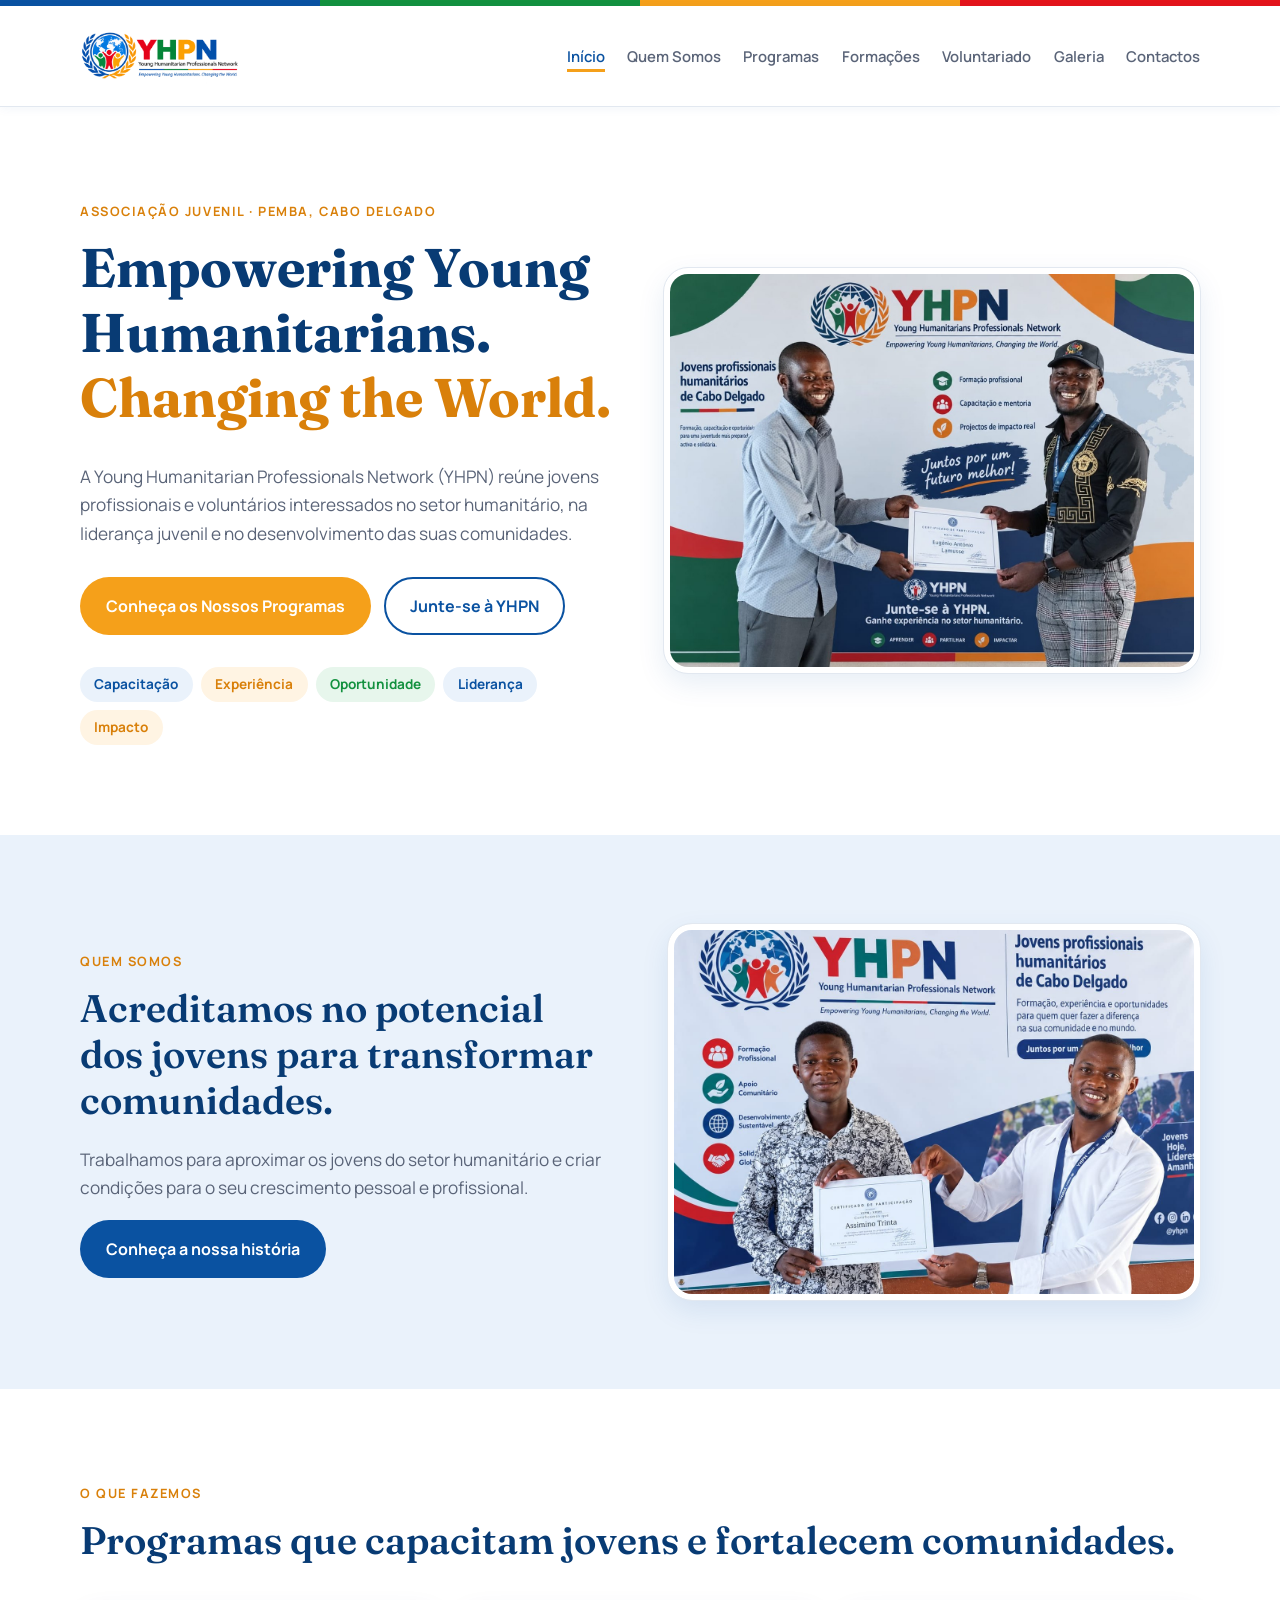
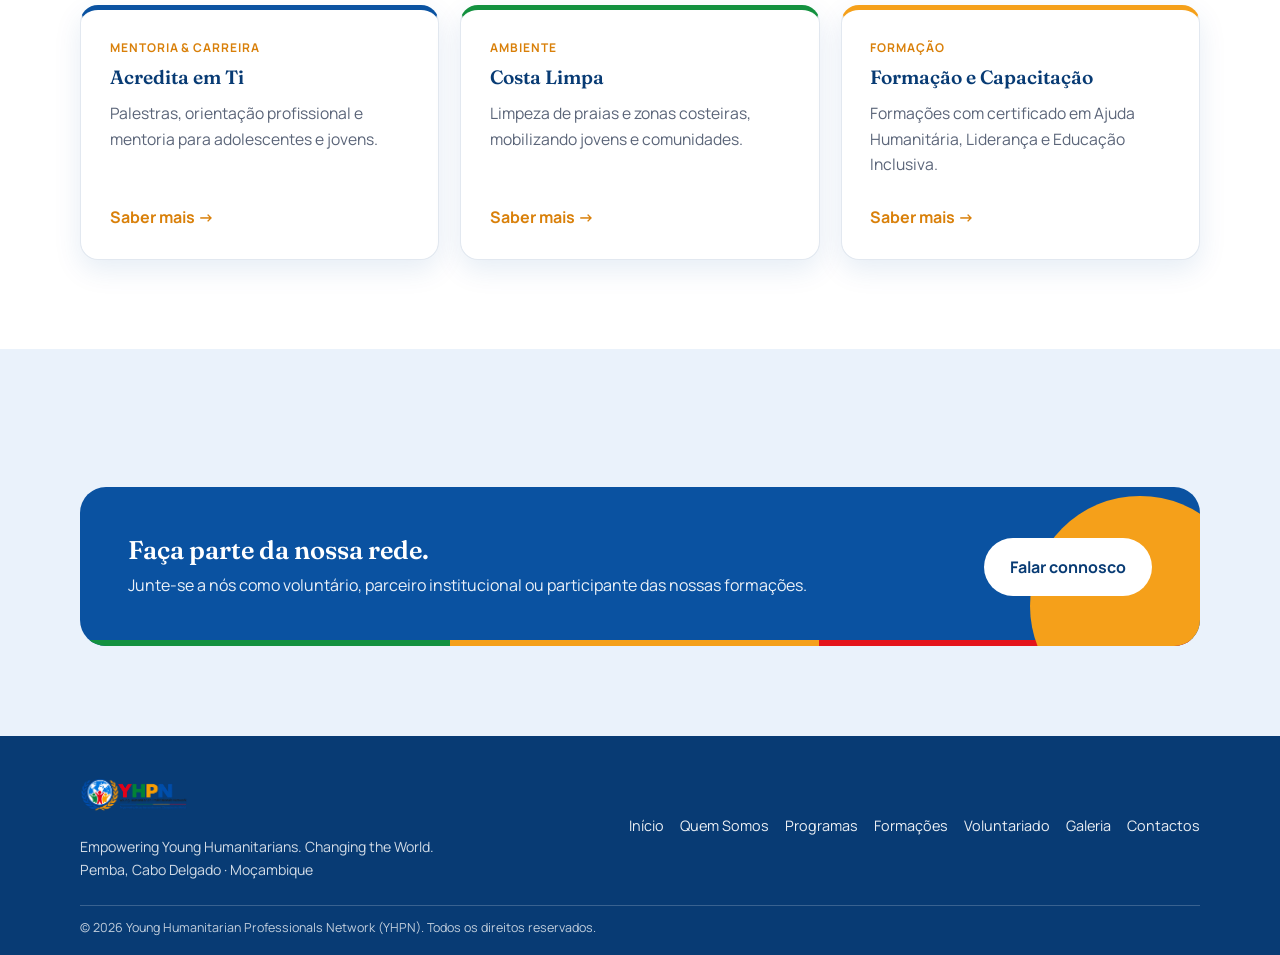
==== index.html @ ba1560d5 "Deploy inicial da pagina" ====
<!DOCTYPE html>
<html lang="pt-PT">
<head>
<meta charset="UTF-8">
<meta name="viewport" content="width=device-width, initial-scale=1.0, viewport-fit=cover">
<title>YHPN — Young Humanitarian Professionals Network | Pemba, Moçambique</title>
<meta name="description" content="Associação juvenil em Pemba, Cabo Delgado, que capacita jovens para o setor humanitário através de formação, voluntariado, mentoria e liderança.">
<link rel="preconnect" href="https://fonts.googleapis.com">
<link rel="preconnect" href="https://fonts.gstatic.com" crossorigin>
<link href="https://fonts.googleapis.com/css2?family=Fraunces:opsz,wght@9..144,600;9..144,700&family=Manrope:wght@400;500;600;700&display=swap" rel="stylesheet">
<link rel="stylesheet" href="css/styles.css">
</head>
<body>
<div class="stripe" aria-hidden="true"><span></span><span></span><span></span><span></span></div>
<header>
  <div class="container nav">
    <a href="index.html" class="brand" aria-label="YHPN — início"><img src="img/logo-yhpn.png" alt="YHPN — Young Humanitarian Professionals Network"></a>
    <button class="menu-toggle" aria-expanded="false" aria-controls="menu">Menu</button>
    <ul class="menu" id="menu">
      <li><a href="index.html" aria-current="page">Início</a></li>
      <li><a href="sobre.html">Quem Somos</a></li>
      <li><a href="programas.html">Programas</a></li>
      <li><a href="formacoes.html">Formações</a></li>
      <li><a href="voluntariado.html">Voluntariado</a></li>
      <li><a href="galeria.html">Galeria</a></li>
      <li><a href="contactos.html">Contactos</a></li>
    </ul>
  </div>
</header>
<main>

<section class="hero">
  <div class="container hero-grid">
    <div class="reveal">
      <span class="eyebrow">Associação Juvenil · Pemba, Cabo Delgado</span>
      <h1>Empowering Young Humanitarians. <span>Changing the World.</span></h1>
      <p class="lead">A Young Humanitarian Professionals Network (YHPN) reúne jovens profissionais e voluntários interessados no setor humanitário, na liderança juvenil e no desenvolvimento das suas comunidades.</p>
      <div class="hero-actions">
        <a href="programas.html" class="btn btn-orange">Conheça os Nossos Programas</a>
        <a href="voluntariado.html" class="btn btn-outline">Junte-se à YHPN</a>
      </div>
      <div class="pillars">
        <span class="pill">Capacitação</span>
        <span class="pill">Experiência</span>
        <span class="pill">Oportunidade</span>
        <span class="pill">Liderança</span>
        <span class="pill">Impacto</span>
      </div>
    </div>
    <div class="photo-frame reveal">
      <img src="img/banner-inicial.jpg" alt="Jovens profissionais humanitários de Cabo Delgado com o banner oficial da YHPN">
    </div>
  </div>
</section>

<section class="alt">
  <div class="container">
    <div class="split">
      <div class="reveal">
        <span class="eyebrow">Quem Somos</span>
        <h2>Acreditamos no potencial dos jovens para transformar comunidades.</h2>
        <p class="lead">Trabalhamos para aproximar os jovens do setor humanitário e criar condições para o seu crescimento pessoal e profissional.</p>
        <a href="sobre.html" class="btn btn-blue">Conheça a nossa história</a>
      </div>
      <div class="photo-frame reveal">
        <img src="img/acreditamos-banner.jpg" alt="Jovens da YHPN com o banner Jovens Hoje, Líderes Amanhã">
      </div>
    </div>
  </div>
</section>

<section>
  <div class="container">
    <span class="eyebrow reveal">O Que Fazemos</span>
    <h2 class="reveal">Programas que capacitam jovens e fortalecem comunidades.</h2>
    <div class="grid grid-3">
      <a href="programas.html#acredita" class="card blue-top reveal">
        <span class="tag">Mentoria &amp; Carreira</span>
        <h3 style="margin-top:.5rem">Acredita em Ti</h3>
        <p>Palestras, orientação profissional e mentoria para adolescentes e jovens.</p>
        <span class="more">Saber mais →</span>
      </a>
      <a href="programas.html#costa-limpa" class="card green-top reveal">
        <span class="tag">Ambiente</span>
        <h3 style="margin-top:.5rem">Costa Limpa</h3>
        <p>Limpeza de praias e zonas costeiras, mobilizando jovens e comunidades.</p>
        <span class="more">Saber mais →</span>
      </a>
      <a href="programas.html#formacao-online" class="card orange-top reveal">
        <span class="tag">Formação</span>
        <h3 style="margin-top:.5rem">Formação e Capacitação</h3>
        <p>Formações com certificado em Ajuda Humanitária, Liderança e Educação Inclusiva.</p>
        <span class="more">Saber mais →</span>
      </a>
    </div>
  </div>
</section>

<section class="alt">
  <div class="container">
    <div class="cta-band reveal">
      <div>
        <h3>Faça parte da nossa rede.</h3>
        <p>Junte-se a nós como voluntário, parceiro institucional ou participante das nossas formações.</p>
      </div>
      <a href="contactos.html" class="btn btn-white">Falar connosco</a>
    </div>
  </div>
</section>
</main>
<footer>
  <div class="container foot">
    <div>
      <span class="flogo"><img src="img/logo-yhpn.png" alt="YHPN"></span>
      <p>Empowering Young Humanitarians. Changing the World.<br>Pemba, Cabo Delgado · Moçambique</p>
    </div>
    <nav aria-label="Rodapé">
      <ul>
        <li><a href="index.html">Início</a></li>
        <li><a href="sobre.html">Quem Somos</a></li>
        <li><a href="programas.html">Programas</a></li>
        <li><a href="formacoes.html">Formações</a></li>
        <li><a href="voluntariado.html">Voluntariado</a></li>
        <li><a href="galeria.html">Galeria</a></li>
        <li><a href="contactos.html">Contactos</a></li>
      </ul>
    </nav>
    <div class="container copy" style="width:100%">© 2026 Young Humanitarian Professionals Network (YHPN). Todos os direitos reservados.</div>
  </div>
</footer>
<script src="js/main.js"></script>
</body>
</html>
---- css/styles.css ----
/* YHPN — paleta extraída do logótipo oficial: azul, laranja, vermelho e verde sobre branco */
:root {
  --white: #ffffff;
  --blue: #0a52a1;
  --blue-dark: #083b74;
  --blue-soft: #eaf2fb;
  --orange: #f5a01a;
  --orange-dark: #d9800a;
  --orange-soft: #fff4e3;
  --red: #e4141b;
  --green: #13913f;
  --text: #1b2433;
  --muted: #5a6478;
  --line: #e2e8f0;
  --shadow: 0 10px 28px rgba(10, 82, 161, .10);
  --radius: 18px;
}

*, *::before, *::after { box-sizing: border-box; }
html { scroll-behavior: smooth; scroll-padding-top: 90px; }
body {
  margin: 0;
  font-family: "Manrope", system-ui, -apple-system, "Segoe UI", Roboto, sans-serif;
  background: var(--white);
  color: var(--text);
  line-height: 1.65;
  -webkit-font-smoothing: antialiased;
}
img { max-width: 100%; height: auto; display: block; }
a { color: var(--blue); }
h1, h2, h3 { font-family: "Fraunces", Georgia, serif; line-height: 1.2; margin: 0 0 .6em; color: var(--blue-dark); }
h1 { font-size: clamp(2.1rem, 4.6vw, 3.4rem); font-weight: 700; }
h2 { font-size: clamp(1.8rem, 3.2vw, 2.4rem); font-weight: 600; }
h3 { font-size: 1.2rem; font-weight: 600; }
p { margin: 0 0 1em; }
.container { width: min(1120px, 92%); margin: 0 auto; }
section { padding: clamp(56px, 7vw, 96px) 0; }
.alt { background: var(--blue-soft); }
.eyebrow {
  display: inline-block; font-size: .8rem; font-weight: 700; letter-spacing: .12em;
  text-transform: uppercase; color: var(--orange-dark); margin-bottom: .8rem;
}
.lead { font-size: 1.08rem; color: var(--muted); max-width: 64ch; }

/* Faixa tricolor do logótipo */
.stripe { display: flex; height: 6px; }
.stripe span:nth-child(1) { flex: 1; background: var(--blue); }
.stripe span:nth-child(2) { flex: 1; background: var(--green); }
.stripe span:nth-child(3) { flex: 1; background: var(--orange); }
.stripe span:nth-child(4) { flex: 1; background: var(--red); }

/* Botões */
.btn {
  display: inline-flex; align-items: center; justify-content: center; gap: .5rem;
  padding: .85rem 1.5rem; border-radius: 999px; font-weight: 700; text-decoration: none;
  border: 2px solid transparent; transition: transform .15s ease, background .2s, color .2s;
  font-family: inherit; font-size: 1rem; cursor: pointer;
}
.btn:hover { transform: translateY(-2px); }
.btn-orange { background: var(--orange); color: #fff; }
.btn-orange:hover { background: var(--orange-dark); }
.btn-blue { background: var(--blue); color: #fff; }
.btn-blue:hover { background: var(--blue-dark); }
.btn-outline { border-color: var(--blue); color: var(--blue); background: #fff; }
.btn-outline:hover { background: var(--blue); color: #fff; }
.btn-white { background: #fff; color: var(--blue-dark); }
.btn-white:hover { background: var(--orange-soft); }

/* Cabeçalho */
header {
  position: sticky; top: 0; z-index: 50; background: #fff;
  border-bottom: 1px solid var(--line); padding-top: env(safe-area-inset-top, 0px);
  box-shadow: 0 2px 10px rgba(10, 82, 161, .05);
}
.nav { display: flex; align-items: center; justify-content: space-between; height: 100px; }
.brand { display: flex; align-items: center; text-decoration: none; }
.brand img { height: 80px; width: auto; }
.menu { display: flex; gap: 1.4rem; list-style: none; margin: 0; padding: 0; }
.menu a { text-decoration: none; font-weight: 600; font-size: .93rem; color: var(--muted); padding-bottom: 3px; }
.menu a:hover { color: var(--blue); }
.menu a[aria-current="page"] { color: var(--blue); border-bottom: 3px solid var(--orange); }
.menu-toggle {
  display: none; background: #fff; border: 2px solid var(--blue); border-radius: 10px;
  padding: .4rem .85rem; color: var(--blue); font: inherit; font-weight: 700; cursor: pointer;
}
.menu-toggle:focus-visible, .menu a:focus-visible, .btn:focus-visible {
  outline: 3px solid var(--orange); outline-offset: 3px;
}

/* Cabeçalho de página interior */
.page-hero {
  background: linear-gradient(180deg, var(--blue-soft), #fff);
  padding: clamp(50px, 7vw, 80px) 0 clamp(36px, 5vw, 56px); position: relative; overflow: hidden;
}
.page-hero::after {
  content: ""; position: absolute; right: -90px; top: -90px; width: 280px; height: 280px;
  border-radius: 50%; background: var(--orange); opacity: .14;
}
.page-hero p { max-width: 62ch; }

/* Início */
.hero { padding: clamp(50px, 7vw, 90px) 0; background: #fff; }
.hero-grid { display: grid; grid-template-columns: 1fr 1fr; gap: 3rem; align-items: center; }
.hero h1 span { color: var(--orange-dark); }
.hero-actions { display: flex; flex-wrap: wrap; gap: .8rem; margin-top: 1.8rem; }
.pillars { display: flex; flex-wrap: wrap; gap: .5rem; margin-top: 2rem; }
.pill { font-size: .85rem; font-weight: 700; padding: .4rem .9rem; border-radius: 999px; background: var(--blue-soft); color: var(--blue); }
.pill:nth-child(3n+2) { background: var(--orange-soft); color: var(--orange-dark); }
.pill:nth-child(3n+3) { background: #e7f6ec; color: var(--green); }
.photo-frame { border-radius: 24px; overflow: hidden; box-shadow: var(--shadow); border: 6px solid #fff; outline: 1px solid var(--line); }
.photo-frame img { width: 100%; height: 100%; object-fit: cover; }

/* Faixa de fotografias */
.strip { display: grid; grid-template-columns: repeat(3, 1fr); gap: 1.1rem; margin-top: 2.4rem; }
.strip figure { margin: 0; }
.strip img { border-radius: var(--radius); aspect-ratio: 4 / 3; object-fit: cover; width: 100%; }
figcaption { font-size: .9rem; color: var(--muted); margin-top: .5rem; }

/* Layouts */
.split { display: grid; grid-template-columns: 1fr 1fr; gap: 3.5rem; align-items: center; }
.split.top { align-items: start; }
.grid { display: grid; gap: 1.3rem; margin-top: 2.6rem; }
.grid-5 { grid-template-columns: repeat(5, 1fr); }
.grid-3 { grid-template-columns: repeat(3, 1fr); }
.grid-2 { grid-template-columns: repeat(2, 1fr); }

/* Cartões */
.card {
  background: #fff; border: 1px solid var(--line); border-radius: var(--radius);
  padding: 1.8rem; box-shadow: var(--shadow); display: flex; flex-direction: column;
  transition: transform .2s; text-decoration: none; color: inherit; overflow: hidden;
}
.card:hover { transform: translateY(-4px); }
.card .thumb { margin: -1.8rem -1.8rem 1.4rem; aspect-ratio: 16 / 10; overflow: hidden; }
.card .thumb img { width: 100%; height: 100%; object-fit: cover; }
.card p { color: var(--muted); font-size: .98rem; flex: 1; }
.card .more { font-weight: 700; color: var(--orange-dark); text-decoration: none; margin-top: .6rem; }
.tag { font-size: .75rem; font-weight: 700; letter-spacing: .08em; text-transform: uppercase; color: var(--orange-dark); }
.card.blue-top { border-top: 5px solid var(--blue); }
.card.orange-top { border-top: 5px solid var(--orange); }
.card.green-top { border-top: 5px solid var(--green); }
.card.red-top { border-top: 5px solid var(--red); }

.value {
  background: #fff; border: 1px solid var(--line); border-radius: var(--radius);
  padding: 1.3rem .8rem; text-align: center; box-shadow: var(--shadow);
  font-family: "Fraunces", serif; font-weight: 600; color: var(--blue-dark); font-size: 1.05rem;
}
.value:nth-child(4n+1) { border-bottom: 4px solid var(--blue); }
.value:nth-child(4n+2) { border-bottom: 4px solid var(--orange); }
.value:nth-child(4n+3) { border-bottom: 4px solid var(--green); }
.value:nth-child(4n+4) { border-bottom: 4px solid var(--red); }

/* Listas */
.checks { list-style: none; padding: 0; margin: 1.4rem 0 0; display: grid; gap: .8rem; }
.checks li { display: flex; gap: .7rem; align-items: center; font-weight: 600; color: var(--blue-dark); }
.checks li::before {
  content: ""; width: 24px; height: 24px; flex: none; border-radius: 50%; background: var(--orange);
  background-image: url("data:image/svg+xml;utf8,<svg xmlns='http://www.w3.org/2000/svg' viewBox='0 0 24 24' fill='none' stroke='white' stroke-width='3'><path d='M5 12l5 5 9-10'/></svg>");
  background-size: 14px; background-repeat: no-repeat; background-position: center;
}

/* Passos e certificado */
.step { background: #fff; border: 1px solid var(--line); border-radius: var(--radius); padding: 1.8rem; box-shadow: var(--shadow); border-top: 5px solid var(--orange); }
.step:nth-child(2) { border-top-color: var(--blue); }
.step:nth-child(3) { border-top-color: var(--green); }
.step .num { font-family: "Fraunces", serif; font-size: 2.2rem; font-weight: 700; color: var(--orange); display: block; margin-bottom: .2rem; }
.step p { color: var(--muted); margin: 0; }
.cert {
  background: #fff; border: 2px dashed var(--blue); border-radius: 24px;
  padding: 2.2rem; text-align: center; box-shadow: var(--shadow);
}
.seal {
  width: 84px; height: 84px; margin: 0 auto 1rem; border-radius: 50%;
  background: var(--blue); color: #fff; display: grid; place-items: center;
  font-family: "Fraunces", serif; font-weight: 700; font-size: 1.2rem; box-shadow: 0 0 0 6px var(--orange-soft);
}

/* Faixa de chamada à ação */
.cta-band {
  margin-top: 3rem; border-radius: 26px; padding: clamp(2rem, 4.5vw, 3rem);
  background: var(--blue); color: #fff; display: flex; flex-wrap: wrap;
  justify-content: space-between; align-items: center; gap: 1.5rem; position: relative; overflow: hidden;
}
.cta-band::after {
  content: ""; position: absolute; right: -50px; bottom: -70px; width: 220px; height: 220px;
  border-radius: 50%; background: var(--orange);
}
.cta-band::before {
  content: ""; position: absolute; left: 0; right: 0; bottom: 0; height: 6px;
  background: linear-gradient(90deg, var(--green) 0 33%, var(--orange) 33% 66%, var(--red) 66%);
}
.cta-band h3 { color: #fff; font-size: 1.6rem; margin: 0; position: relative; z-index: 1; }
.cta-band p { margin: .4rem 0 0; color: rgba(255,255,255,.92); position: relative; z-index: 1; }
.cta-band .btn { position: relative; z-index: 1; }

/* Galeria */
.gallery { display: grid; grid-template-columns: repeat(3, 1fr); gap: 1.1rem; margin-top: 2.6rem; }
.gallery figure { margin: 0; background: #fff; border-radius: var(--radius); overflow: hidden; box-shadow: var(--shadow); border: 1px solid var(--line); }
.gallery img { width: 100%; aspect-ratio: 4 / 3; object-fit: cover; }
.gallery figcaption { padding: .7rem .9rem; margin: 0; color: var(--blue-dark); font-weight: 600; font-size: .92rem; }

/* Contactos */
.contact-card { background: #fff; border: 1px solid var(--line); border-radius: var(--radius); padding: 2rem; box-shadow: var(--shadow); border-left: 6px solid var(--orange); }
.contact-card h3 { font-size: 1.05rem; color: var(--orange-dark); }
.contact-card p { margin: 0; }
.contact-card a { font-weight: 700; word-break: break-word; }
.contact-card .btn { margin-top: 1rem; }

/* Rodapé */
footer { background: var(--blue-dark); color: #fff; padding: 2rem 0 1rem; }
footer .foot { display: flex; flex-wrap: wrap; justify-content: space-between; align-items: center; gap: 1.25rem 2rem; }
footer .flogo { display: inline-block; }
footer .flogo img { height: 54px; width: auto; }
footer p { color: rgba(255,255,255,.82); margin: .35rem 0 0; font-size: .88rem; }
footer ul { list-style: none; padding: 0; margin: 0; display: flex; flex-wrap: wrap; gap: .6rem 1rem; }
footer a { color: #fff; text-decoration: none; font-size: .9rem; opacity: .92; }
footer a:hover { color: var(--orange); opacity: 1; }
footer .copy { margin-top: .25rem; border-top: 1px solid rgba(255,255,255,.2); padding-top: .75rem; font-size: .78rem; color: rgba(255,255,255,.75); }

/* Animação */
.reveal { opacity: 0; transform: translateY(16px); transition: opacity .6s ease, transform .6s ease; }
.reveal.in { opacity: 1; transform: none; }
@media (prefers-reduced-motion: reduce) {
  html { scroll-behavior: auto; }
  .reveal { opacity: 1; transform: none; transition: none; }
}

/* Responsivo */
@media (max-width: 1024px) {
  .menu-toggle { display: inline-block; }
  .menu {
    position: absolute; top: 100%; left: 0; right: 0; flex-direction: column; gap: 0;
    background: #fff; border-bottom: 1px solid var(--line); padding: .3rem 4%; display: none;
    max-height: calc(100dvh - 100px); overflow-y: auto;
  }
  .menu.open { display: flex; }
  .menu a { display: block; padding: .9rem 0; border-top: 1px solid var(--line); color: var(--text); border-bottom: 0; }
  .menu a[aria-current="page"] { border-bottom: 0; border-left: 4px solid var(--orange); padding-left: .6rem; }
  .brand img { height: 64px; }
}
@media (max-width: 960px) {
  .grid-5 { grid-template-columns: repeat(2, 1fr); }
  .gallery { grid-template-columns: repeat(2, 1fr); }
}
@media (max-width: 820px) {
  .hero-grid, .split { grid-template-columns: 1fr; }
  .grid-3 { grid-template-columns: repeat(2, 1fr); }
}
@media (max-width: 600px) {
  .grid-5, .grid-3, .grid-2, .strip { grid-template-columns: 1fr; }
  .gallery { grid-template-columns: 1fr; }
  .nav { height: 84px; }
  .menu { max-height: calc(100dvh - 84px); }
  .container { width: min(1120px, 90%); }
  .hero-grid, .split { gap: 2rem; }
  .hero-actions { align-items: stretch; }
  .hero-actions .btn { width: 100%; }
  .card, .join-form, .contact-card { padding: 1.25rem; }
  .card .thumb { margin: -1.25rem -1.25rem 1.1rem; }
  .cert { padding: 1.5rem 1rem; }
  .cta-band { padding: 1.5rem 1.25rem; }
  .cta-band .btn { width: 100%; }
  .join-form button { justify-self: stretch; }
  footer { padding: 1.5rem 0 .8rem; }
  footer .foot { gap: 1rem; }
  footer .foot > div:first-child, footer nav { width: 100%; }
  footer nav ul { gap: .45rem .9rem; }
  footer .copy { margin-top: .25rem; }
}
@media (max-width: 360px) {
  h1 { font-size: clamp(1.9rem, 9vw, 2.3rem); }
  .container { width: 92%; }
  .menu-toggle { padding: .35rem .65rem; }
  .btn { padding: .75rem 1rem; font-size: .95rem; }
}

/* Formulário de candidatura */
.join-form {
  background: #fff; border: 1px solid var(--line); border-radius: var(--radius);
  padding: 2rem; box-shadow: var(--shadow); display: grid; gap: 1rem; border-top: 5px solid var(--blue);
}
.join-form label { display: grid; gap: .4rem; font-weight: 600; color: var(--blue-dark); font-size: .95rem; }
.join-form input, .join-form select, .join-form textarea {
  font: inherit; font-weight: 400; padding: .75rem .9rem; border: 1px solid var(--line);
  border-radius: 12px; background: #fff; color: var(--text); width: 100%;
}
.join-form input:focus, .join-form select:focus, .join-form textarea:focus {
  outline: 3px solid var(--orange); outline-offset: 1px; border-color: var(--orange);
}
.join-form .check { display: flex; align-items: center; gap: .6rem; font-weight: 500; color: var(--text); }
.join-form .check input { width: auto; }
.join-form button { justify-self: start; cursor: pointer; }
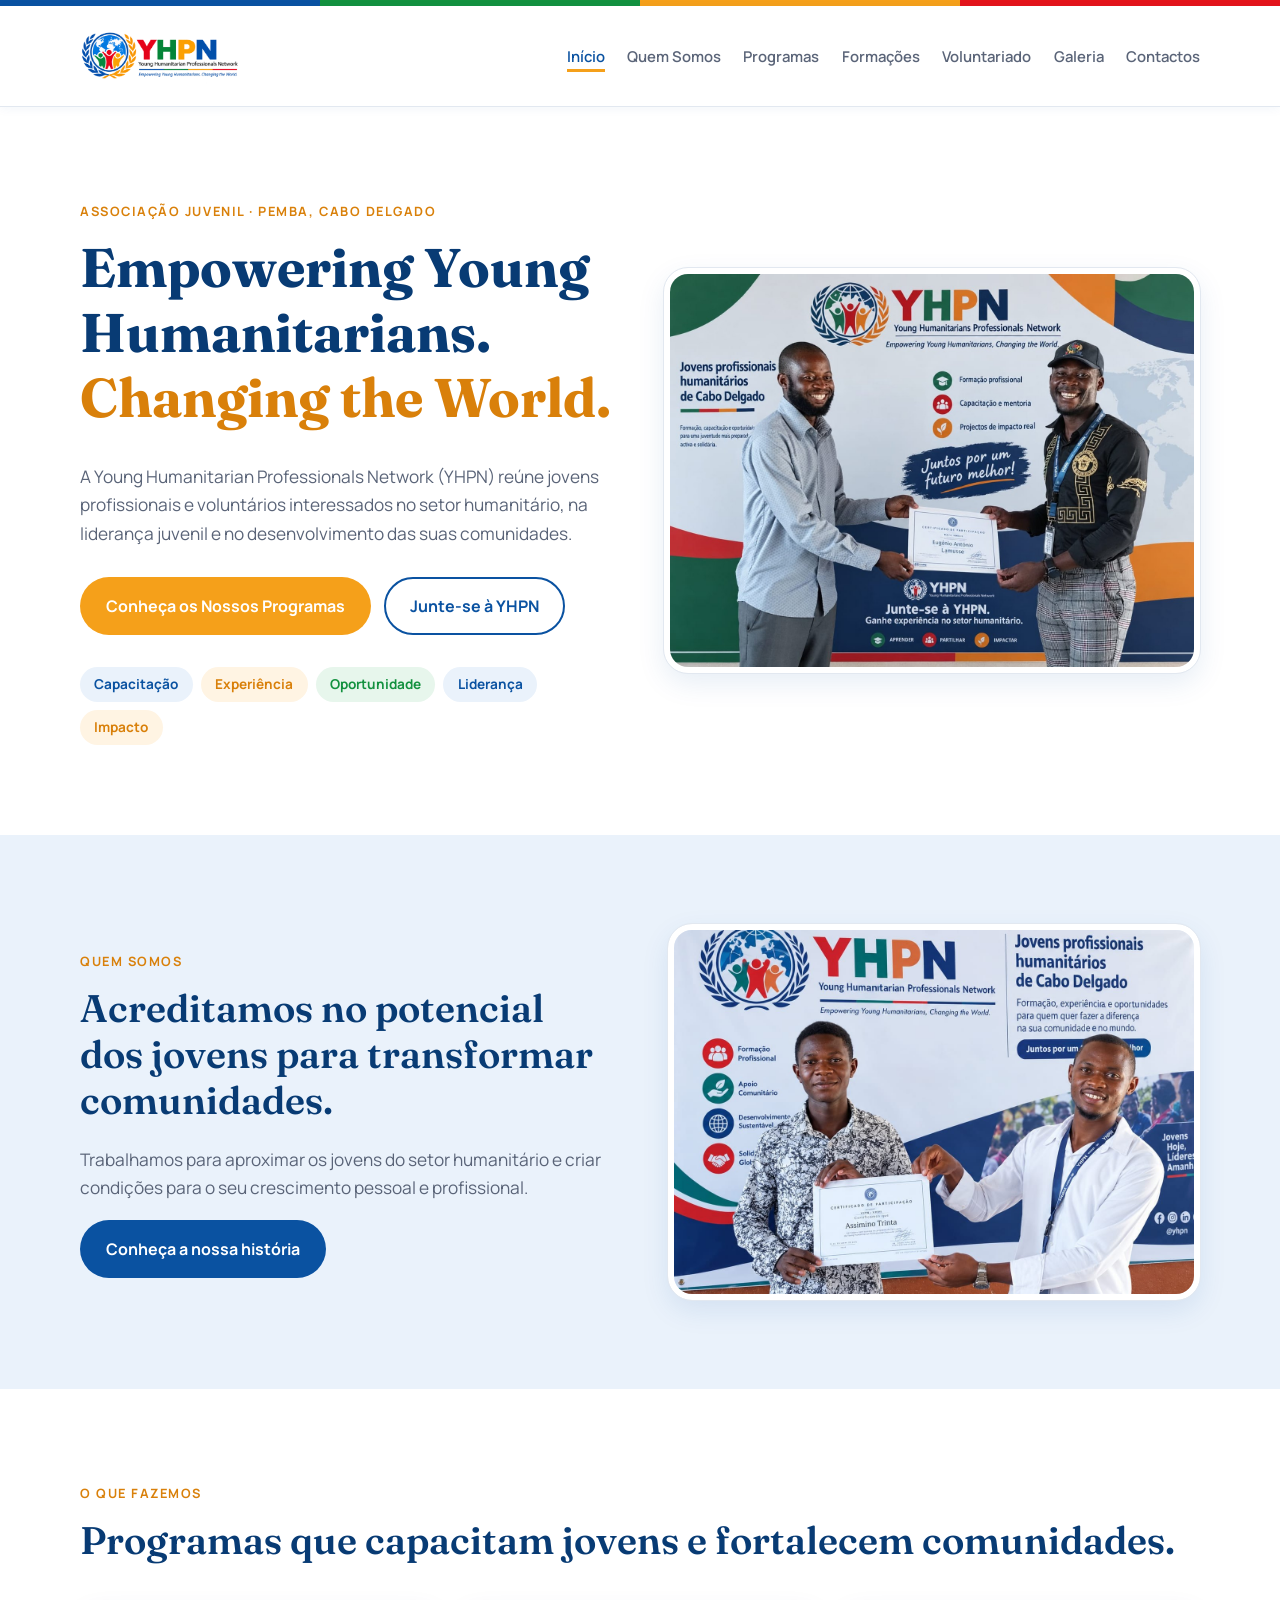
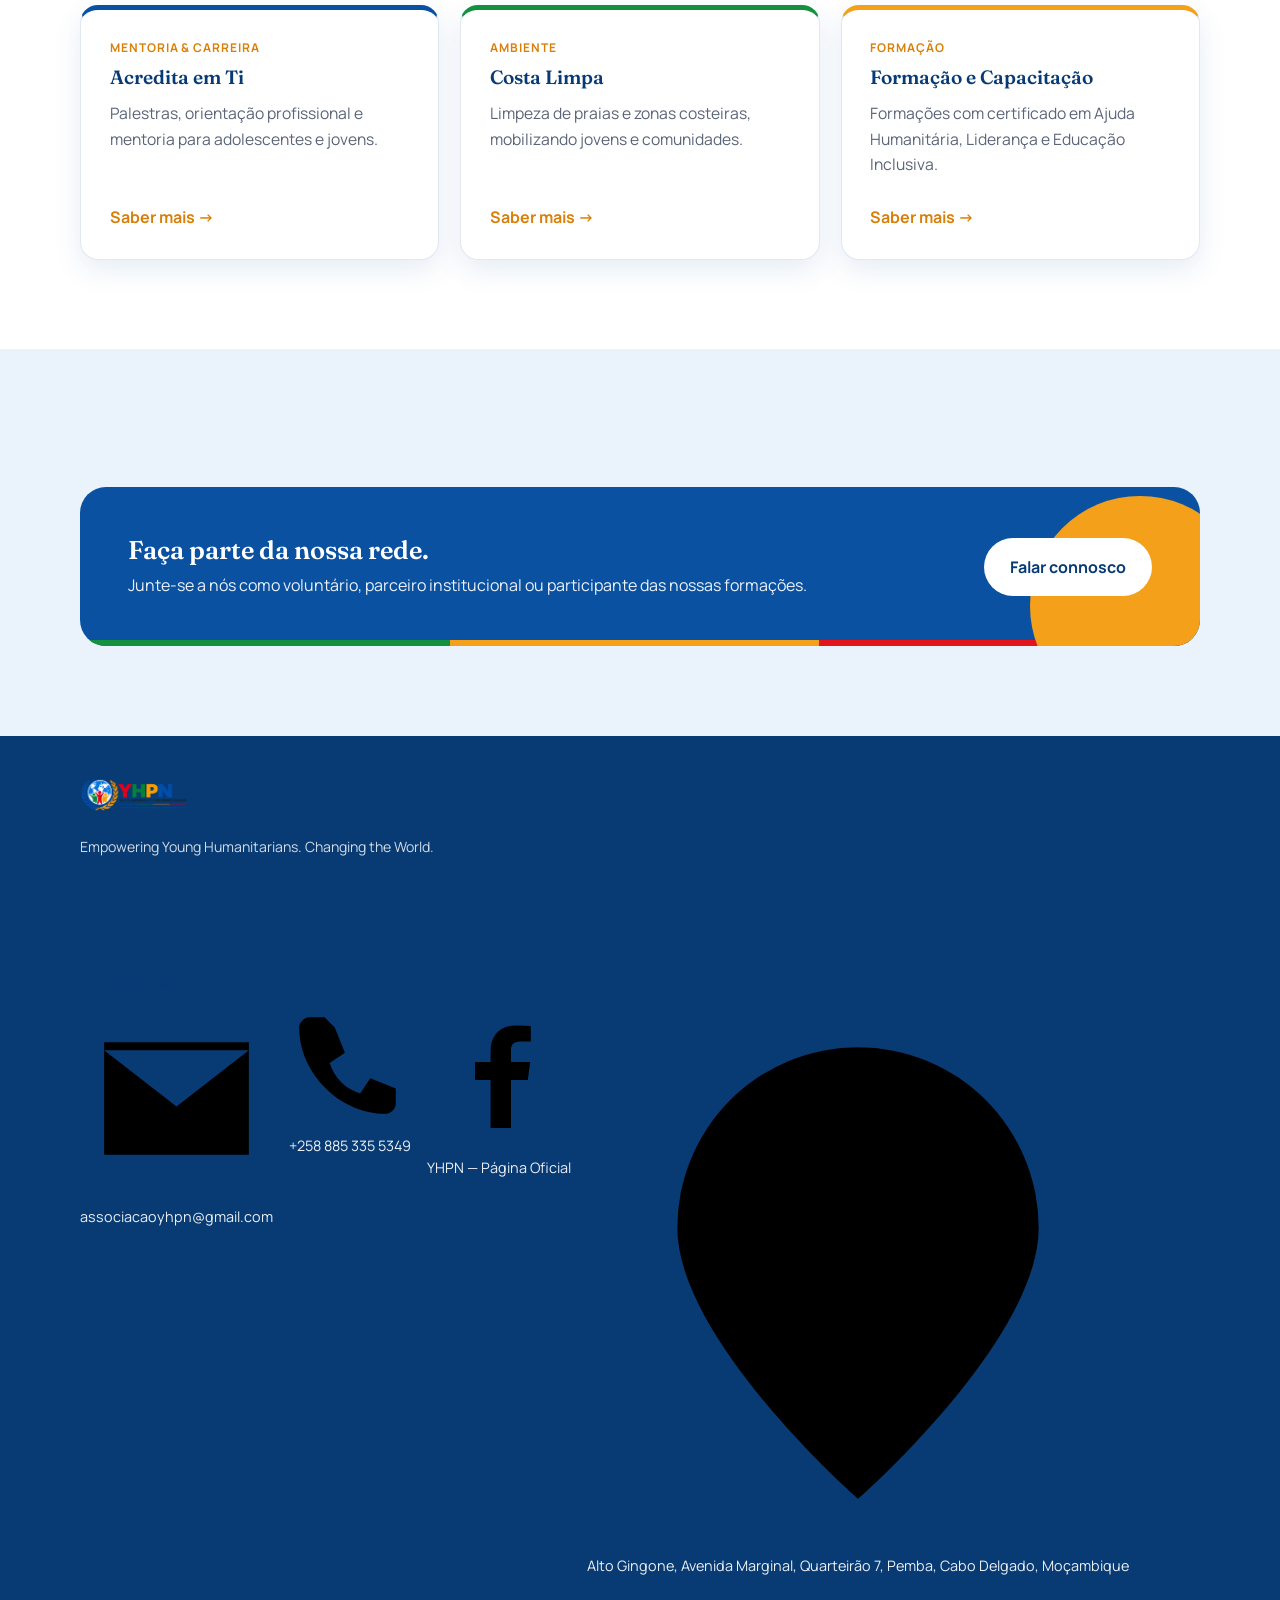
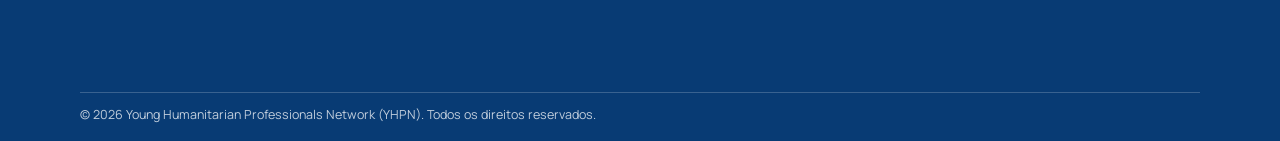
==== commit 9247b3f7: "Ajustes do rodape" ====
--- a/index.html
+++ b/index.html
@@ -112,19 +112,17 @@
   <div class="container foot">
     <div>
       <span class="flogo"><img src="img/logo-yhpn.png" alt="YHPN"></span>
-      <p>Empowering Young Humanitarians. Changing the World.<br>Pemba, Cabo Delgado · Moçambique</p>
+      <p>Empowering Young Humanitarians. Changing the World.</p>
     </div>
-    <nav aria-label="Rodapé">
+    <section class="footer-contacts" aria-labelledby="footer-contact-title">
+      <h3 id="footer-contact-title">Contactos</h3>
       <ul>
-        <li><a href="index.html">Início</a></li>
-        <li><a href="sobre.html">Quem Somos</a></li>
-        <li><a href="programas.html">Programas</a></li>
-        <li><a href="formacoes.html">Formações</a></li>
-        <li><a href="voluntariado.html">Voluntariado</a></li>
-        <li><a href="galeria.html">Galeria</a></li>
-        <li><a href="contactos.html">Contactos</a></li>
+        <li><svg viewBox="0 0 24 24" aria-hidden="true"><path d="M3 5h18v14H3zM3 6l9 7 9-7"/></svg><div><a href="mailto:associacaoyhpn@gmail.com">associacaoyhpn@gmail.com</a></div></li>
+        <li><svg viewBox="0 0 24 24" aria-hidden="true"><path d="M7 3H4c-1 0-2 1-2 2 0 9 8 17 17 17 1 0 2-1 2-2v-3l-5-2-2 3c-3-1-5-3-6-6l3-2-2-5Z"/></svg><div><a href="tel:+2588853355349">+258 885 335 5349</a></div></li>
+        <li><svg class="footer-facebook-icon" viewBox="0 0 24 24" aria-hidden="true"><path d="M14 21v-8h2.8l.4-3H14V8.1c0-.9.3-1.5 1.6-1.5h1.7V4a22 22 0 0 0-2.5-.1c-2.5 0-4.2 1.5-4.2 4.3V10H8v3h2.6v8z"/></svg><div><a href="https://www.facebook.com/profile.php?id=61594393013925" target="_blank" rel="noopener noreferrer">YHPN — Página Oficial</a></div></li>
+        <li><svg viewBox="0 0 24 24" aria-hidden="true"><path d="M20 10c0 5-8 12-8 12S4 15 4 10a8 8 0 1 1 16 0Z"/><circle cx="12" cy="10" r="2.5"/></svg><div><a href="https://www.google.com/maps/dir/?api=1&amp;destination=Bairro+de+Alto+Gingone%2C+Avenida+Marginal%2C+Quarteir%C3%A3o+7%2C+Pemba%2C+Cabo+Delgado%2C+Mo%C3%A7ambique" target="_blank" rel="noopener noreferrer">Alto Gingone, Avenida Marginal, Quarteirão 7, Pemba, Cabo Delgado, Moçambique</a></div></li>
       </ul>
-    </nav>
+    </section>
     <div class="container copy" style="width:100%">© 2026 Young Humanitarian Professionals Network (YHPN). Todos os direitos reservados.</div>
   </div>
 </footer>
--- a/css/styles.css
+++ b/css/styles.css
@@ -205,7 +205,16 @@
 .contact-card h3 { font-size: 1.05rem; color: var(--orange-dark); }
 .contact-card p { margin: 0; }
 .contact-card a { font-weight: 700; word-break: break-word; }
-.contact-card .btn { margin-top: 1rem; }
+.contact-icon {
+  display: inline-flex; align-items: center; justify-content: center; width: 24px; height: 24px;
+  flex: none; margin-top: 1px; color: var(--blue); transition: color .2s;
+}
+.contact-icon:hover { color: var(--orange-dark); }
+.contact-icon:focus-visible { outline: 2px solid var(--orange); outline-offset: 2px; }
+.contact-icon svg { width: 22px; height: 22px; }
+.contact-icon svg path, .contact-icon svg circle { fill: none; stroke: currentColor; stroke-width: 1.7; stroke-linecap: round; stroke-linejoin: round; }
+.contact-icon.facebook-icon svg path { fill: currentColor; stroke: none; }
+.contact-line { display: flex; align-items: flex-start; gap: .65rem; }
 
 /* Rodapé */
 footer { background: var(--blue-dark); color: #fff; padding: 2rem 0 1rem; }
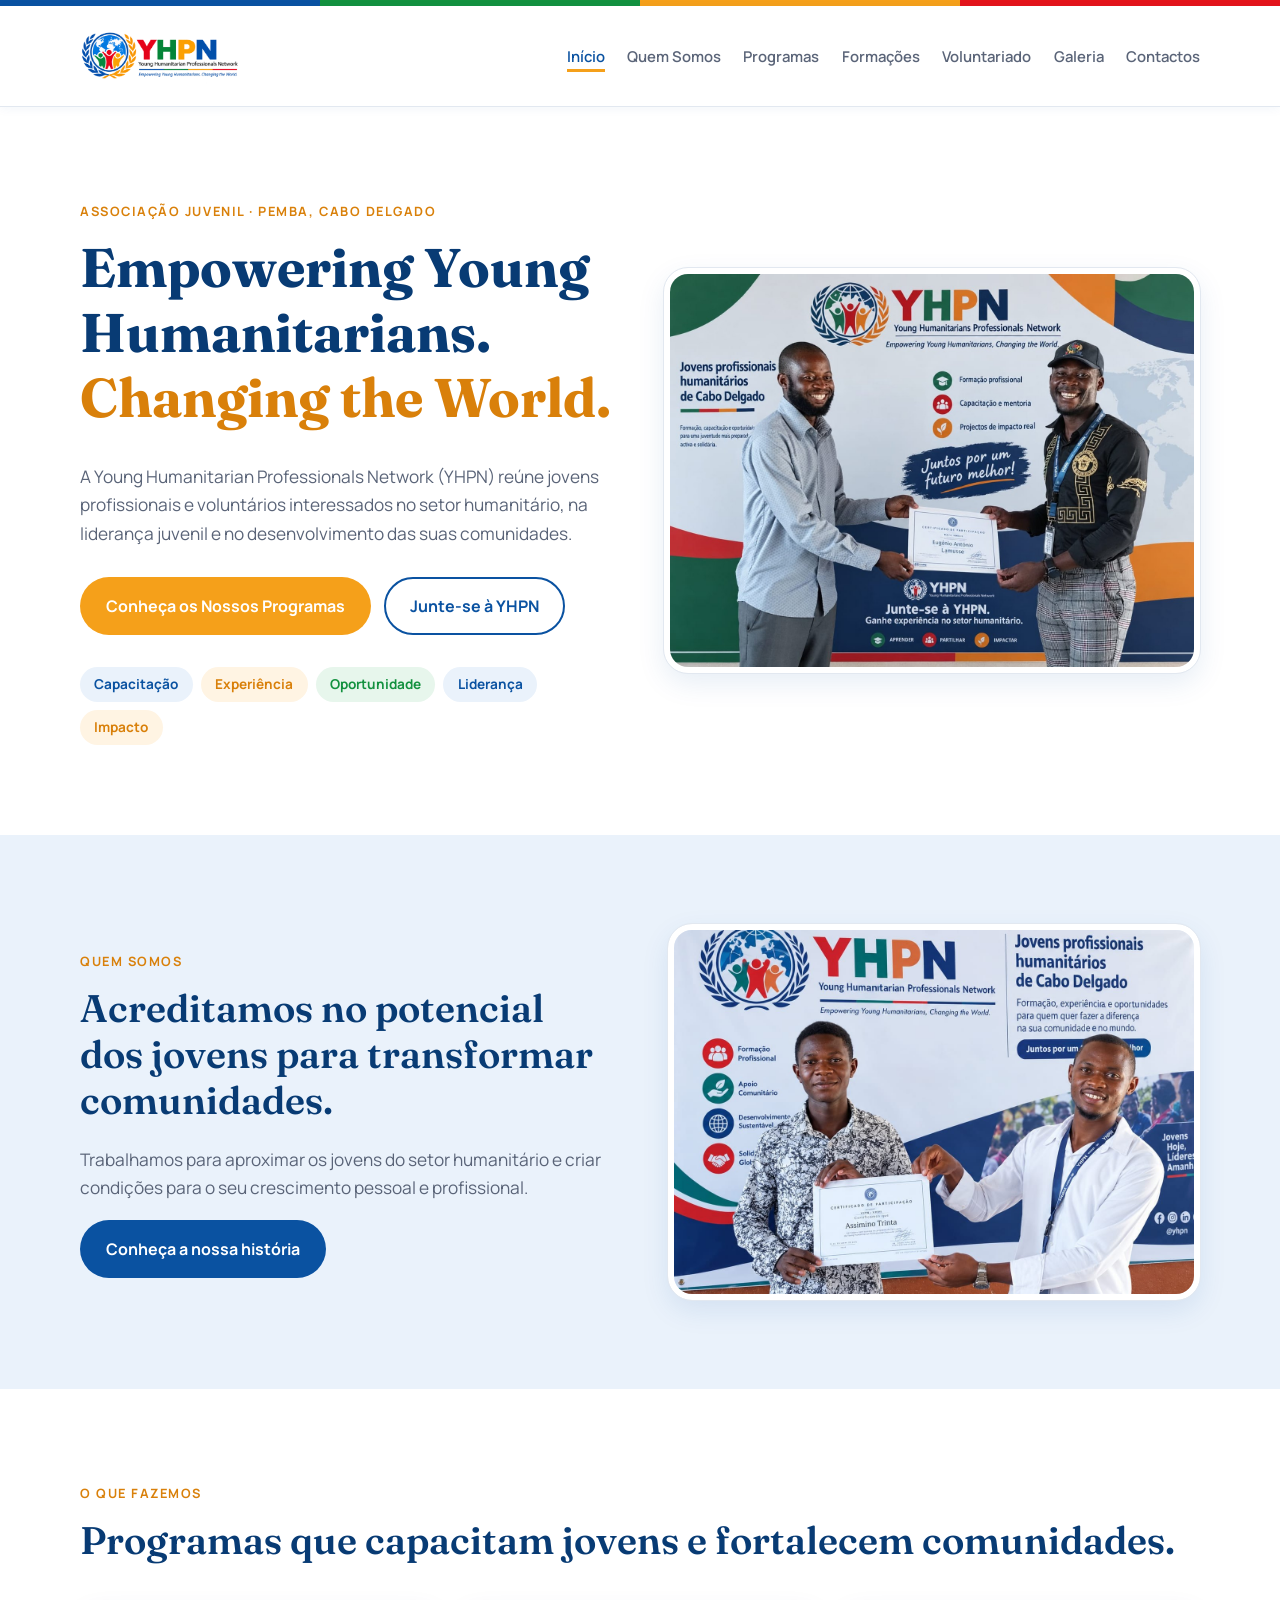
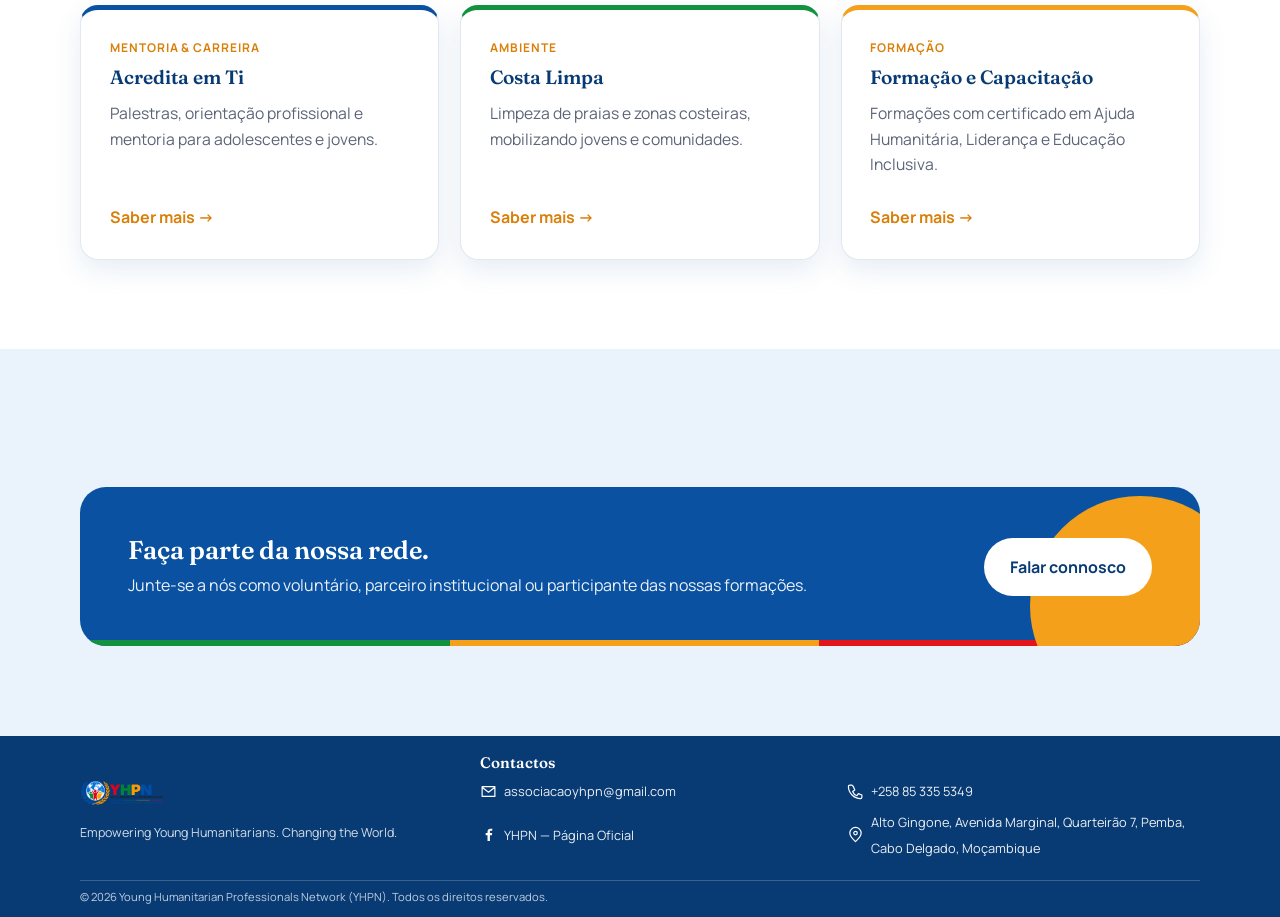
==== commit 0e1afaf6: "Verificacao de erro no numero do whatsapp" ====
--- a/index.html
+++ b/index.html
@@ -118,7 +118,7 @@
       <h3 id="footer-contact-title">Contactos</h3>
       <ul>
         <li><svg viewBox="0 0 24 24" aria-hidden="true"><path d="M3 5h18v14H3zM3 6l9 7 9-7"/></svg><div><a href="mailto:associacaoyhpn@gmail.com">associacaoyhpn@gmail.com</a></div></li>
-        <li><svg viewBox="0 0 24 24" aria-hidden="true"><path d="M7 3H4c-1 0-2 1-2 2 0 9 8 17 17 17 1 0 2-1 2-2v-3l-5-2-2 3c-3-1-5-3-6-6l3-2-2-5Z"/></svg><div><a href="tel:+2588853355349">+258 885 335 5349</a></div></li>
+        <li><svg viewBox="0 0 24 24" aria-hidden="true"><path d="M7 3H4c-1 0-2 1-2 2 0 9 8 17 17 17 1 0 2-1 2-2v-3l-5-2-2 3c-3-1-5-3-6-6l3-2-2-5Z"/></svg><div><a href="tel:+258853355349">+258 85 335 5349</a></div></li>
         <li><svg class="footer-facebook-icon" viewBox="0 0 24 24" aria-hidden="true"><path d="M14 21v-8h2.8l.4-3H14V8.1c0-.9.3-1.5 1.6-1.5h1.7V4a22 22 0 0 0-2.5-.1c-2.5 0-4.2 1.5-4.2 4.3V10H8v3h2.6v8z"/></svg><div><a href="https://www.facebook.com/profile.php?id=61594393013925" target="_blank" rel="noopener noreferrer">YHPN — Página Oficial</a></div></li>
         <li><svg viewBox="0 0 24 24" aria-hidden="true"><path d="M20 10c0 5-8 12-8 12S4 15 4 10a8 8 0 1 1 16 0Z"/><circle cx="12" cy="10" r="2.5"/></svg><div><a href="https://www.google.com/maps/dir/?api=1&amp;destination=Bairro+de+Alto+Gingone%2C+Avenida+Marginal%2C+Quarteir%C3%A3o+7%2C+Pemba%2C+Cabo+Delgado%2C+Mo%C3%A7ambique" target="_blank" rel="noopener noreferrer">Alto Gingone, Avenida Marginal, Quarteirão 7, Pemba, Cabo Delgado, Moçambique</a></div></li>
       </ul>
--- a/css/styles.css
+++ b/css/styles.css
@@ -144,8 +144,12 @@
 .value {
   background: #fff; border: 1px solid var(--line); border-radius: var(--radius);
   padding: 1.3rem .8rem; text-align: center; box-shadow: var(--shadow);
-  font-family: "Fraunces", serif; font-weight: 600; color: var(--blue-dark); font-size: 1.05rem;
-}
+  display: block; text-decoration: none; font-family: "Fraunces", serif;
+  font-weight: 600; color: var(--blue-dark); font-size: 1.05rem;
+  transition: transform .2s, border-color .2s, box-shadow .2s;
+}
+.value:hover { transform: translateY(-3px); border-color: var(--blue); box-shadow: 0 12px 28px rgba(10,82,161,.16); }
+.value:focus-visible { outline: 3px solid var(--orange); outline-offset: 3px; }
 .value:nth-child(4n+1) { border-bottom: 4px solid var(--blue); }
 .value:nth-child(4n+2) { border-bottom: 4px solid var(--orange); }
 .value:nth-child(4n+3) { border-bottom: 4px solid var(--green); }
@@ -159,6 +163,9 @@
   background-image: url("data:image/svg+xml;utf8,<svg xmlns='http://www.w3.org/2000/svg' viewBox='0 0 24 24' fill='none' stroke='white' stroke-width='3'><path d='M5 12l5 5 9-10'/></svg>");
   background-size: 14px; background-repeat: no-repeat; background-position: center;
 }
+.leadership-note { margin-top: 1.4rem; padding: 1rem 1.1rem; border-left: 4px solid var(--orange); background: var(--orange-soft); border-radius: 0 var(--radius) var(--radius) 0; }
+.leadership-note h3 { margin-bottom: .45rem; }
+.leadership-note p { margin-bottom: .5rem; color: var(--muted); }
 
 /* Passos e certificado */
 .step { background: #fff; border: 1px solid var(--line); border-radius: var(--radius); padding: 1.8rem; box-shadow: var(--shadow); border-top: 5px solid var(--orange); }
@@ -217,15 +224,22 @@
 .contact-line { display: flex; align-items: flex-start; gap: .65rem; }
 
 /* Rodapé */
-footer { background: var(--blue-dark); color: #fff; padding: 2rem 0 1rem; }
-footer .foot { display: flex; flex-wrap: wrap; justify-content: space-between; align-items: center; gap: 1.25rem 2rem; }
+footer { background: var(--blue-dark); color: #fff; padding: 1.1rem 0 .65rem; }
+footer .foot { display: flex; flex-wrap: wrap; justify-content: space-between; align-items: center; gap: .75rem 1.5rem; }
 footer .flogo { display: inline-block; }
-footer .flogo img { height: 54px; width: auto; }
-footer p { color: rgba(255,255,255,.82); margin: .35rem 0 0; font-size: .88rem; }
+footer .flogo img { height: 42px; width: auto; }
+footer p { color: rgba(255,255,255,.82); margin: .2rem 0 0; font-size: .78rem; line-height: 1.45; }
 footer ul { list-style: none; padding: 0; margin: 0; display: flex; flex-wrap: wrap; gap: .6rem 1rem; }
-footer a { color: #fff; text-decoration: none; font-size: .9rem; opacity: .92; }
+footer .footer-contacts { flex: 1; max-width: 720px; padding: 0; margin: 0; }
+footer .footer-contacts h3 { color: #fff; font-size: .95rem; margin: 0 0 .35rem; }
+footer .footer-contacts ul { display: grid; grid-template-columns: repeat(2, minmax(0, 1fr)); gap: .25rem .9rem; }
+footer .footer-contacts li { display: flex; align-items: center; gap: .45rem; min-width: 0; }
+footer .footer-contacts svg { width: 17px; height: 17px; flex: none; margin-top: 1px; fill: none; stroke: currentColor; stroke-width: 1.7; stroke-linecap: round; stroke-linejoin: round; }
+footer .footer-contacts svg.footer-facebook-icon { fill: currentColor; stroke: none; }
+footer a { color: #fff; text-decoration: none; font-size: .8rem; opacity: .92; }
+footer .footer-contacts a { overflow-wrap: anywhere; }
 footer a:hover { color: var(--orange); opacity: 1; }
-footer .copy { margin-top: .25rem; border-top: 1px solid rgba(255,255,255,.2); padding-top: .75rem; font-size: .78rem; color: rgba(255,255,255,.75); }
+footer .copy { margin-top: .45rem; border-top: 1px solid rgba(255,255,255,.2); padding-top: .45rem; font-size: .7rem; color: rgba(255,255,255,.75); }
 
 /* Animação */
 .reveal { opacity: 0; transform: translateY(16px); transition: opacity .6s ease, transform .6s ease; }
@@ -271,11 +285,11 @@
   .cta-band { padding: 1.5rem 1.25rem; }
   .cta-band .btn { width: 100%; }
   .join-form button { justify-self: stretch; }
-  footer { padding: 1.5rem 0 .8rem; }
-  footer .foot { gap: 1rem; }
-  footer .foot > div:first-child, footer nav { width: 100%; }
-  footer nav ul { gap: .45rem .9rem; }
-  footer .copy { margin-top: .25rem; }
+  footer { padding: .9rem 0 .55rem; }
+  footer .foot { gap: .65rem; }
+  footer .foot > div:first-child, footer .footer-contacts { width: 100%; }
+  footer .footer-contacts ul { grid-template-columns: 1fr; gap: .3rem; }
+  footer .copy { margin-top: .35rem; }
 }
 @media (max-width: 360px) {
   h1 { font-size: clamp(1.9rem, 9vw, 2.3rem); }
